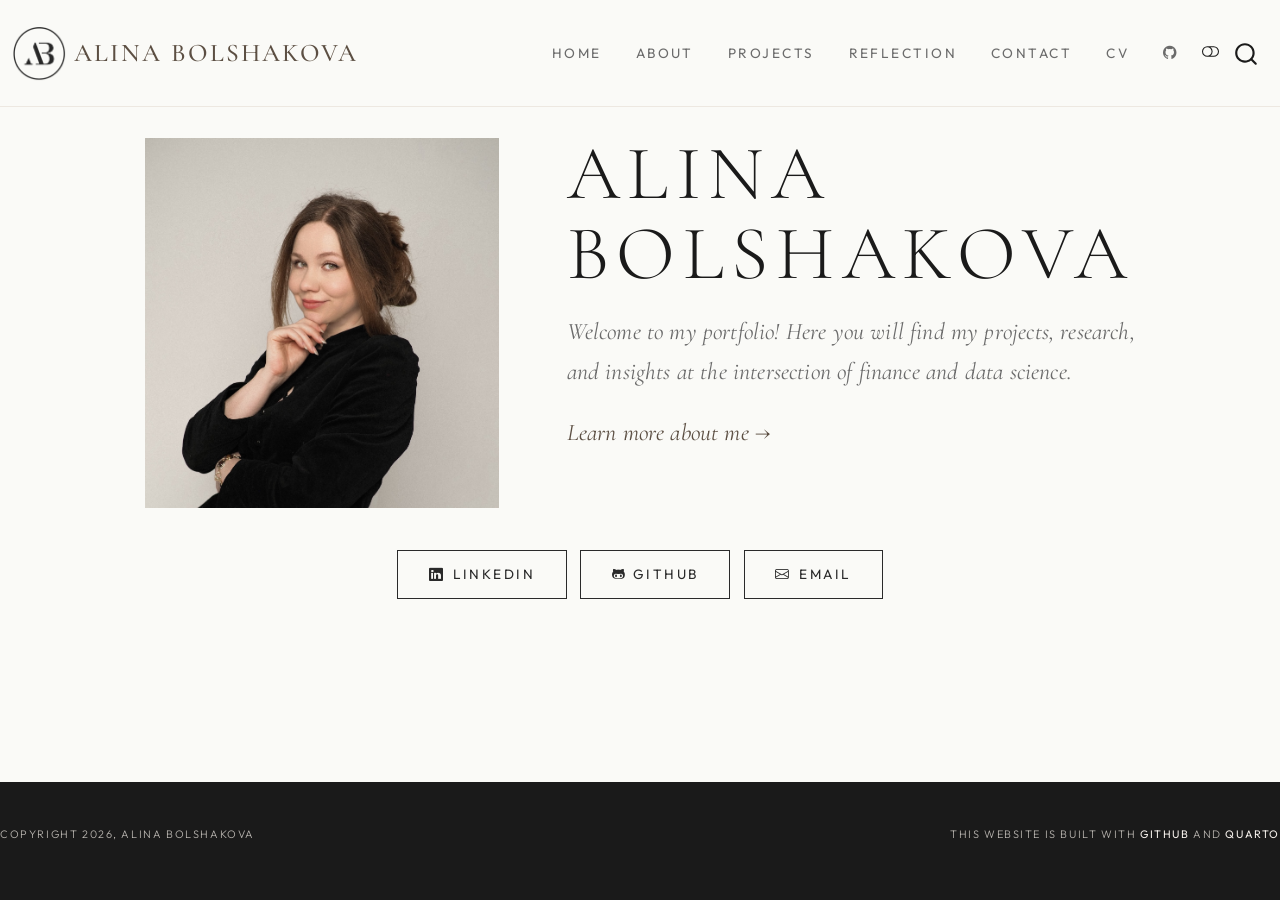
==== docs/index.html @ 744ffa89 "Initial clean commit" ====
<!DOCTYPE html>
<html xmlns="http://www.w3.org/1999/xhtml" lang="en" xml:lang="en"><head>

<meta charset="utf-8">
<meta name="generator" content="quarto-1.9.36">

<meta name="viewport" content="width=device-width, initial-scale=1.0, user-scalable=yes">


<title>Alina Bolshakova</title>
<style>
/* Default styles provided by pandoc.
** See https://pandoc.org/MANUAL.html#variables-for-html for config info.
*/
code{white-space: pre-wrap;}
span.smallcaps{font-variant: small-caps;}
div.columns{display: flex; gap: min(4vw, 1.5em);}
div.column{flex: auto; overflow-x: auto;}
div.hanging-indent{margin-left: 1.5em; text-indent: -1.5em;}
ul.task-list{list-style: none;}
ul.task-list li input[type="checkbox"] {
  width: 0.8em;
  margin: 0 0.8em 0.2em -1em; /* quarto-specific, see https://github.com/quarto-dev/quarto-cli/issues/4556 */ 
  vertical-align: middle;
}
</style>


<script src="site_libs/quarto-nav/quarto-nav.js"></script>
<script src="site_libs/quarto-nav/headroom.min.js"></script>
<script src="site_libs/clipboard/clipboard.min.js"></script>
<script src="site_libs/quarto-search/autocomplete.umd.js"></script>
<script src="site_libs/quarto-search/fuse.min.js"></script>
<script src="site_libs/quarto-search/quarto-search.js"></script>
<meta name="quarto:offset" content="./">
<link href="./images/favicon-32x32.png" rel="icon" type="image/png">
<script src="site_libs/quarto-html/quarto.js" type="module"></script>
<script src="site_libs/quarto-html/tabsets/tabsets.js" type="module"></script>
<script src="site_libs/quarto-html/popper.min.js"></script>
<script src="site_libs/quarto-html/tippy.umd.min.js"></script>
<link href="site_libs/quarto-html/tippy.css" rel="stylesheet">
<link href="site_libs/quarto-html/quarto-syntax-highlighting-845c23b38eaddc0f92fda52bfe77a8c8.css" rel="stylesheet" class="quarto-color-scheme" id="quarto-text-highlighting-styles">
<link href="site_libs/quarto-html/quarto-syntax-highlighting-dark-f418161beb48e0141c760e455f12af2c.css" rel="stylesheet" class="quarto-color-scheme quarto-color-alternate" id="quarto-text-highlighting-styles">
<link href="site_libs/quarto-html/quarto-syntax-highlighting-845c23b38eaddc0f92fda52bfe77a8c8.css" rel="stylesheet" class="quarto-color-scheme-extra" id="quarto-text-highlighting-styles">
<script src="site_libs/bootstrap/bootstrap.min.js"></script>
<link href="site_libs/bootstrap/bootstrap-icons.css" rel="stylesheet">
<link href="site_libs/bootstrap/bootstrap-d1ce25f449a19ee208ab276cc6caeae2.min.css" rel="stylesheet" append-hash="true" class="quarto-color-scheme" id="quarto-bootstrap" data-mode="light">
<link href="site_libs/bootstrap/bootstrap-dark-666e0439b130087d76f5d3e50e39966d.min.css" rel="stylesheet" append-hash="true" class="quarto-color-scheme quarto-color-alternate" id="quarto-bootstrap" data-mode="dark">
<link href="site_libs/bootstrap/bootstrap-d1ce25f449a19ee208ab276cc6caeae2.min.css" rel="stylesheet" append-hash="true" class="quarto-color-scheme-extra" id="quarto-bootstrap" data-mode="light">
<link href="site_libs/quarto-contrib/fontawesome6-6.7.2/all.min.css" rel="stylesheet">
<link href="site_libs/quarto-contrib/fontawesome6-6.7.2/latex-fontsize.css" rel="stylesheet">
<script id="quarto-search-options" type="application/json">{
  "location": "navbar",
  "copy-button": false,
  "collapse-after": 3,
  "panel-placement": "end",
  "type": "overlay",
  "limit": 50,
  "keyboard-shortcut": [
    "f",
    "/",
    "s"
  ],
  "show-item-context": false,
  "language": {
    "search-no-results-text": "No results",
    "search-matching-documents-text": "matching documents",
    "search-copy-link-title": "Copy link to search",
    "search-hide-matches-text": "Hide additional matches",
    "search-more-match-text": "more match in this document",
    "search-more-matches-text": "more matches in this document",
    "search-clear-button-title": "Clear",
    "search-text-placeholder": "",
    "search-detached-cancel-button-title": "Cancel",
    "search-submit-button-title": "Submit",
    "search-label": "Search"
  }
}</script>


</head>

<body class="nav-fixed fullcontent quarto-light"><script id="quarto-html-before-body" type="application/javascript">
    const toggleBodyColorMode = (bsSheetEl) => {
      const mode = bsSheetEl.getAttribute("data-mode");
      const bodyEl = window.document.querySelector("body");
      if (mode === "dark") {
        bodyEl.classList.add("quarto-dark");
        bodyEl.classList.remove("quarto-light");
      } else {
        bodyEl.classList.add("quarto-light");
        bodyEl.classList.remove("quarto-dark");
      }
    }
    const toggleBodyColorPrimary = () => {
      const bsSheetEl = window.document.querySelector("link#quarto-bootstrap:not([rel=disabled-stylesheet])");
      if (bsSheetEl) {
        toggleBodyColorMode(bsSheetEl);
      }
    }
    const setColorSchemeToggle = (alternate) => {
      const toggles = window.document.querySelectorAll('.quarto-color-scheme-toggle');
      for (let i=0; i < toggles.length; i++) {
        const toggle = toggles[i];
        if (toggle) {
          if (alternate) {
            toggle.classList.add("alternate");
          } else {
            toggle.classList.remove("alternate");
          }
        }
      }
    };
    const toggleColorMode = (alternate) => {
      // Switch the stylesheets
      const primaryStylesheets = window.document.querySelectorAll('link.quarto-color-scheme:not(.quarto-color-alternate)');
      const alternateStylesheets = window.document.querySelectorAll('link.quarto-color-scheme.quarto-color-alternate');
      manageTransitions('#quarto-margin-sidebar .nav-link', false);
      if (alternate) {
        // note: dark is layered on light, we don't disable primary!
        enableStylesheet(alternateStylesheets);
        for (const sheetNode of alternateStylesheets) {
          if (sheetNode.id === "quarto-bootstrap") {
            toggleBodyColorMode(sheetNode);
          }
        }
      } else {
        disableStylesheet(alternateStylesheets);
        enableStylesheet(primaryStylesheets)
        toggleBodyColorPrimary();
      }
      manageTransitions('#quarto-margin-sidebar .nav-link', true);
      // Switch the toggles
      setColorSchemeToggle(alternate)
      // Hack to workaround the fact that safari doesn't
      // properly recolor the scrollbar when toggling (#1455)
      if (navigator.userAgent.indexOf('Safari') > 0 && navigator.userAgent.indexOf('Chrome') == -1) {
        manageTransitions("body", false);
        window.scrollTo(0, 1);
        setTimeout(() => {
          window.scrollTo(0, 0);
          manageTransitions("body", true);
        }, 40);
      }
    }
    const disableStylesheet = (stylesheets) => {
      for (let i=0; i < stylesheets.length; i++) {
        const stylesheet = stylesheets[i];
        stylesheet.rel = 'disabled-stylesheet';
      }
    }
    const enableStylesheet = (stylesheets) => {
      for (let i=0; i < stylesheets.length; i++) {
        const stylesheet = stylesheets[i];
        if(stylesheet.rel !== 'stylesheet') { // for Chrome, which will still FOUC without this check
          stylesheet.rel = 'stylesheet';
        }
      }
    }
    const manageTransitions = (selector, allowTransitions) => {
      const els = window.document.querySelectorAll(selector);
      for (let i=0; i < els.length; i++) {
        const el = els[i];
        if (allowTransitions) {
          el.classList.remove('notransition');
        } else {
          el.classList.add('notransition');
        }
      }
    }
    const isFileUrl = () => {
      return window.location.protocol === 'file:';
    }
    const hasAlternateSentinel = () => {
      let styleSentinel = getColorSchemeSentinel();
      if (styleSentinel !== null) {
        return styleSentinel === "alternate";
      } else {
        return false;
      }
    }
    const setStyleSentinel = (alternate) => {
      const value = alternate ? "alternate" : "default";
      if (!isFileUrl()) {
        window.localStorage.setItem("quarto-color-scheme", value);
      } else {
        localAlternateSentinel = value;
      }
    }
    const getColorSchemeSentinel = () => {
      if (!isFileUrl()) {
        const storageValue = window.localStorage.getItem("quarto-color-scheme");
        return storageValue != null ? storageValue : localAlternateSentinel;
      } else {
        return localAlternateSentinel;
      }
    }
    const toggleGiscusIfUsed = (isAlternate, darkModeDefault) => {
      const baseTheme = document.querySelector('#giscus-base-theme')?.value ?? 'light';
      const alternateTheme = document.querySelector('#giscus-alt-theme')?.value ?? 'dark';
      let newTheme = '';
      if(authorPrefersDark) {
        newTheme = isAlternate ? baseTheme : alternateTheme;
      } else {
        newTheme = isAlternate ? alternateTheme : baseTheme;
      }
      const changeGiscusTheme = () => {
        // From: https://github.com/giscus/giscus/issues/336
        const sendMessage = (message) => {
          const iframe = document.querySelector('iframe.giscus-frame');
          if (!iframe) return;
          iframe.contentWindow.postMessage({ giscus: message }, 'https://giscus.app');
        }
        sendMessage({
          setConfig: {
            theme: newTheme
          }
        });
      }
      const isGiscussLoaded = window.document.querySelector('iframe.giscus-frame') !== null;
      if (isGiscussLoaded) {
        changeGiscusTheme();
      }
    };
    const authorPrefersDark = false;
    const darkModeDefault = authorPrefersDark;
      document.querySelector('link#quarto-text-highlighting-styles.quarto-color-scheme-extra').rel = 'disabled-stylesheet';
      document.querySelector('link#quarto-bootstrap.quarto-color-scheme-extra').rel = 'disabled-stylesheet';
    let localAlternateSentinel = darkModeDefault ? 'alternate' : 'default';
    // Dark / light mode switch
    window.quartoToggleColorScheme = () => {
      // Read the current dark / light value
      let toAlternate = !hasAlternateSentinel();
      toggleColorMode(toAlternate);
      setStyleSentinel(toAlternate);
      toggleGiscusIfUsed(toAlternate, darkModeDefault);
      window.dispatchEvent(new Event('resize'));
    };
    // Switch to dark mode if need be
    if (hasAlternateSentinel()) {
      toggleColorMode(true);
    } else {
      toggleColorMode(false);
    }
  </script>

<div id="quarto-search-results"></div>
  <header id="quarto-header" class="headroom fixed-top">
    <nav class="navbar navbar-expand-lg " data-bs-theme="dark">
      <div class="navbar-container container-fluid">
      <div class="navbar-brand-container mx-auto">
    <a href="./index.html" class="navbar-brand navbar-brand-logo">
    <img src="./images/logo.png" alt="" class="navbar-logo light-content">
    <img src="./images/logo.png" alt="" class="navbar-logo dark-content">
    </a>
    <a class="navbar-brand" href="./index.html">
    <span class="navbar-title">Alina Bolshakova</span>
    </a>
  </div>
            <div id="quarto-search" class="" title="Search"></div>
          <button class="navbar-toggler" type="button" data-bs-toggle="collapse" data-bs-target="#navbarCollapse" aria-controls="navbarCollapse" role="menu" aria-expanded="false" aria-label="Toggle navigation" onclick="if (window.quartoToggleHeadroom) { window.quartoToggleHeadroom(); }">
  <span class="navbar-toggler-icon"></span>
</button>
          <div class="collapse navbar-collapse" id="navbarCollapse">
            <ul class="navbar-nav navbar-nav-scroll ms-auto">
  <li class="nav-item">
    <a class="nav-link active" href="./index.html" aria-current="page"> 
<span class="menu-text">Home</span></a>
  </li>  
  <li class="nav-item">
    <a class="nav-link" href="./about.html"> 
<span class="menu-text">About</span></a>
  </li>  
  <li class="nav-item">
    <a class="nav-link" href="./projects/index.html"> 
<span class="menu-text">Projects</span></a>
  </li>  
  <li class="nav-item">
    <a class="nav-link" href="./reflection.html"> 
<span class="menu-text">Reflection</span></a>
  </li>  
  <li class="nav-item">
    <a class="nav-link" href="./contact.html"> 
<span class="menu-text">Contact</span></a>
  </li>  
  <li class="nav-item">
    <a class="nav-link" href="./cv/myCV.pdf" target="_blank"> 
<span class="menu-text">CV</span></a>
  </li>  
  <li class="nav-item compact">
    <a class="nav-link" href="https://github.com/AyaBlck" target="_blank"> <i class="bi bi-github" role="img">
</i> 
<span class="menu-text"></span></a>
  </li>  
</ul>
          </div> <!-- /navcollapse -->
            <div class="quarto-navbar-tools">
  <a href="" class="quarto-color-scheme-toggle quarto-navigation-tool  px-1" onclick="window.quartoToggleColorScheme(); return false;" title="Toggle dark mode"><i class="bi"></i></a>
</div>
      </div> <!-- /container-fluid -->
    </nav>
</header>
<!-- content -->
<div id="quarto-content" class="quarto-container page-columns page-rows-contents page-layout-article page-navbar">
<!-- sidebar -->
<!-- margin-sidebar -->
    
<!-- main -->
<div class="quarto-about-broadside column-page">
  <div class="about-main">
    <div class="about-entity" style="background-image: url('images/profile1.jpg')"></div>
    <div class="about-contents"><header id="title-block-header" class="quarto-title-block default">
<div class="quarto-title">
<h1 class="title">Alina Bolshakova</h1>
</div>
<div class="quarto-title-meta">
  </div>
</header><main class="content" id="quarto-document-content">

<p>Welcome to my portfolio! Here you will find my projects, research, and insights at the intersection of finance and data science.</p>
<p><a href="./about.html">Learn more about me →</a></p>


</main></div>
  </div>
  <div class="about-links">
  <a href="https://www.linkedin.com/in/alina-bolshakova/" class="about-link" rel="" target="_blank">
    <i class="bi bi-linkedin"></i>
     <span class="about-link-text">LinkedIn</span>
  </a>
  <a href="https://github.com/AyaBlck" class="about-link" rel="" target="_blank">
     <span class="about-link-text"><i class="fa-brands fa-github-alt" aria-label="github-alt"></i> GitHub</span>
  </a>
  <a href="mailto:alinabolshakovaa@gmail.com" class="about-link" rel="" target="">
    <i class="bi bi-envelope"></i>
     <span class="about-link-text">Email</span>
  </a>
</div>
</div>
 <!-- /main -->
<script id="quarto-html-after-body" type="application/javascript">
  window.document.addEventListener("DOMContentLoaded", function (event) {
    // Ensure there is a toggle, if there isn't float one in the top right
    if (window.document.querySelector('.quarto-color-scheme-toggle') === null) {
      const a = window.document.createElement('a');
      a.classList.add('top-right');
      a.classList.add('quarto-color-scheme-toggle');
      a.href = "";
      a.onclick = function() { try { window.quartoToggleColorScheme(); } catch {} return false; };
      const i = window.document.createElement("i");
      i.classList.add('bi');
      a.appendChild(i);
      window.document.body.appendChild(a);
    }
    setColorSchemeToggle(hasAlternateSentinel())
    const isCodeAnnotation = (el) => {
      for (const clz of el.classList) {
        if (clz.startsWith('code-annotation-')) {                     
          return true;
        }
      }
      return false;
    }
    const onCopySuccess = function(e) {
      // button target
      const button = e.trigger;
      // don't keep focus
      button.blur();
      // flash "checked"
      button.classList.add('code-copy-button-checked');
      var currentTitle = button.getAttribute("title");
      button.setAttribute("title", "Copied!");
      let tooltip;
      if (window.bootstrap) {
        button.setAttribute("data-bs-toggle", "tooltip");
        button.setAttribute("data-bs-placement", "left");
        button.setAttribute("data-bs-title", "Copied!");
        tooltip = new bootstrap.Tooltip(button, 
          { trigger: "manual", 
            customClass: "code-copy-button-tooltip",
            offset: [0, -8]});
        tooltip.show();    
      }
      setTimeout(function() {
        if (tooltip) {
          tooltip.hide();
          button.removeAttribute("data-bs-title");
          button.removeAttribute("data-bs-toggle");
          button.removeAttribute("data-bs-placement");
        }
        button.setAttribute("title", currentTitle);
        button.classList.remove('code-copy-button-checked');
      }, 1000);
      // clear code selection
      e.clearSelection();
    }
    const getTextToCopy = function(trigger) {
      const outerScaffold = trigger.parentElement.cloneNode(true);
      const codeEl = outerScaffold.querySelector('code');
      for (const childEl of codeEl.children) {
        if (isCodeAnnotation(childEl)) {
          childEl.remove();
        }
      }
      return codeEl.innerText;
    }
    const clipboard = new window.ClipboardJS('.code-copy-button:not([data-in-quarto-modal])', {
      text: getTextToCopy
    });
    clipboard.on('success', onCopySuccess);
    if (window.document.getElementById('quarto-embedded-source-code-modal')) {
      const clipboardModal = new window.ClipboardJS('.code-copy-button[data-in-quarto-modal]', {
        text: getTextToCopy,
        container: window.document.getElementById('quarto-embedded-source-code-modal')
      });
      clipboardModal.on('success', onCopySuccess);
    }
      var localhostRegex = new RegExp(/^(?:http|https):\/\/localhost\:?[0-9]*\//);
      var mailtoRegex = new RegExp(/^mailto:/);
        var filterRegex = new RegExp('/' + window.location.host + '/');
      var isInternal = (href) => {
          return filterRegex.test(href) || localhostRegex.test(href) || mailtoRegex.test(href);
      }
      // Inspect non-navigation links and adorn them if external
     var links = window.document.querySelectorAll('a[href]:not(.nav-link):not(.navbar-brand):not(.toc-action):not(.sidebar-link):not(.sidebar-item-toggle):not(.pagination-link):not(.no-external):not([aria-hidden]):not(.dropdown-item):not(.quarto-navigation-tool):not(.about-link)');
      for (var i=0; i<links.length; i++) {
        const link = links[i];
        if (!isInternal(link.href)) {
          // undo the damage that might have been done by quarto-nav.js in the case of
          // links that we want to consider external
          if (link.dataset.originalHref !== undefined) {
            link.href = link.dataset.originalHref;
          }
        }
      }
    function tippyHover(el, contentFn, onTriggerFn, onUntriggerFn) {
      const config = {
        allowHTML: true,
        maxWidth: 500,
        delay: 100,
        arrow: false,
        appendTo: function(el) {
            return el.parentElement;
        },
        interactive: true,
        interactiveBorder: 10,
        theme: 'quarto',
        placement: 'bottom-start',
      };
      if (contentFn) {
        config.content = contentFn;
      }
      if (onTriggerFn) {
        config.onTrigger = onTriggerFn;
      }
      if (onUntriggerFn) {
        config.onUntrigger = onUntriggerFn;
      }
      window.tippy(el, config); 
    }
    const noterefs = window.document.querySelectorAll('a[role="doc-noteref"]');
    for (var i=0; i<noterefs.length; i++) {
      const ref = noterefs[i];
      tippyHover(ref, function() {
        // use id or data attribute instead here
        let href = ref.getAttribute('data-footnote-href') || ref.getAttribute('href');
        try { href = new URL(href).hash; } catch {}
        const id = href.replace(/^#\/?/, "");
        const note = window.document.getElementById(id);
        if (note) {
          return note.innerHTML;
        } else {
          return "";
        }
      });
    }
    const xrefs = window.document.querySelectorAll('a.quarto-xref');
    const processXRef = (id, note) => {
      // Strip column container classes
      const stripColumnClz = (el) => {
        el.classList.remove("page-full", "page-columns");
        if (el.children) {
          for (const child of el.children) {
            stripColumnClz(child);
          }
        }
      }
      stripColumnClz(note)
      if (id === null || id.startsWith('sec-')) {
        // Special case sections, only their first couple elements
        const container = document.createElement("div");
        if (note.children && note.children.length > 2) {
          container.appendChild(note.children[0].cloneNode(true));
          for (let i = 1; i < note.children.length; i++) {
            const child = note.children[i];
            if (child.tagName === "P" && child.innerText === "") {
              continue;
            } else {
              container.appendChild(child.cloneNode(true));
              break;
            }
          }
          if (window.Quarto?.typesetMath) {
            window.Quarto.typesetMath(container);
          }
          return container.innerHTML
        } else {
          if (window.Quarto?.typesetMath) {
            window.Quarto.typesetMath(note);
          }
          return note.innerHTML;
        }
      } else {
        // Remove any anchor links if they are present
        const anchorLink = note.querySelector('a.anchorjs-link');
        if (anchorLink) {
          anchorLink.remove();
        }
        if (window.Quarto?.typesetMath) {
          window.Quarto.typesetMath(note);
        }
        if (note.classList.contains("callout")) {
          return note.outerHTML;
        } else {
          return note.innerHTML;
        }
      }
    }
    for (var i=0; i<xrefs.length; i++) {
      const xref = xrefs[i];
      tippyHover(xref, undefined, function(instance) {
        instance.disable();
        let url = xref.getAttribute('href');
        let hash = undefined; 
        if (url.startsWith('#')) {
          hash = url;
        } else {
          try { hash = new URL(url).hash; } catch {}
        }
        if (hash) {
          const id = hash.replace(/^#\/?/, "");
          const note = window.document.getElementById(id);
          if (note !== null) {
            try {
              const html = processXRef(id, note.cloneNode(true));
              instance.setContent(html);
            } finally {
              instance.enable();
              instance.show();
            }
          } else {
            // See if we can fetch this
            fetch(url.split('#')[0])
            .then(res => res.text())
            .then(html => {
              const parser = new DOMParser();
              const htmlDoc = parser.parseFromString(html, "text/html");
              const note = htmlDoc.getElementById(id);
              if (note !== null) {
                const html = processXRef(id, note);
                instance.setContent(html);
              } 
            }).finally(() => {
              instance.enable();
              instance.show();
            });
          }
        } else {
          // See if we can fetch a full url (with no hash to target)
          // This is a special case and we should probably do some content thinning / targeting
          fetch(url)
          .then(res => res.text())
          .then(html => {
            const parser = new DOMParser();
            const htmlDoc = parser.parseFromString(html, "text/html");
            const note = htmlDoc.querySelector('main.content');
            if (note !== null) {
              // This should only happen for chapter cross references
              // (since there is no id in the URL)
              // remove the first header
              if (note.children.length > 0 && note.children[0].tagName === "HEADER") {
                note.children[0].remove();
              }
              const html = processXRef(null, note);
              instance.setContent(html);
            } 
          }).finally(() => {
            instance.enable();
            instance.show();
          });
        }
      }, function(instance) {
      });
    }
        let selectedAnnoteEl;
        const selectorForAnnotation = ( cell, annotation) => {
          let cellAttr = 'data-code-cell="' + cell + '"';
          let lineAttr = 'data-code-annotation="' +  annotation + '"';
          const selector = 'span[' + cellAttr + '][' + lineAttr + ']';
          return selector;
        }
        const selectCodeLines = (annoteEl) => {
          const doc = window.document;
          const targetCell = annoteEl.getAttribute("data-target-cell");
          const targetAnnotation = annoteEl.getAttribute("data-target-annotation");
          const annoteSpan = window.document.querySelector(selectorForAnnotation(targetCell, targetAnnotation));
          const lines = annoteSpan.getAttribute("data-code-lines").split(",");
          const lineIds = lines.map((line) => {
            return targetCell + "-" + line;
          })
          let top = null;
          let height = null;
          let parent = null;
          if (lineIds.length > 0) {
              //compute the position of the single el (top and bottom and make a div)
              const el = window.document.getElementById(lineIds[0]);
              top = el.offsetTop;
              height = el.offsetHeight;
              parent = el.parentElement.parentElement;
            if (lineIds.length > 1) {
              const lastEl = window.document.getElementById(lineIds[lineIds.length - 1]);
              const bottom = lastEl.offsetTop + lastEl.offsetHeight;
              height = bottom - top;
            }
            if (top !== null && height !== null && parent !== null) {
              // cook up a div (if necessary) and position it 
              let div = window.document.getElementById("code-annotation-line-highlight");
              if (div === null) {
                div = window.document.createElement("div");
                div.setAttribute("id", "code-annotation-line-highlight");
                div.style.position = 'absolute';
                parent.appendChild(div);
              }
              div.style.top = top - 2 + "px";
              div.style.height = height + 4 + "px";
              div.style.left = 0;
              let gutterDiv = window.document.getElementById("code-annotation-line-highlight-gutter");
              if (gutterDiv === null) {
                gutterDiv = window.document.createElement("div");
                gutterDiv.setAttribute("id", "code-annotation-line-highlight-gutter");
                gutterDiv.style.position = 'absolute';
                const codeCell = window.document.getElementById(targetCell);
                const gutter = codeCell.querySelector('.code-annotation-gutter');
                gutter.appendChild(gutterDiv);
              }
              gutterDiv.style.top = top - 2 + "px";
              gutterDiv.style.height = height + 4 + "px";
            }
            selectedAnnoteEl = annoteEl;
          }
        };
        const unselectCodeLines = () => {
          const elementsIds = ["code-annotation-line-highlight", "code-annotation-line-highlight-gutter"];
          elementsIds.forEach((elId) => {
            const div = window.document.getElementById(elId);
            if (div) {
              div.remove();
            }
          });
          selectedAnnoteEl = undefined;
        };
          // Handle positioning of the toggle
      window.addEventListener(
        "resize",
        throttle(() => {
          elRect = undefined;
          if (selectedAnnoteEl) {
            selectCodeLines(selectedAnnoteEl);
          }
        }, 10)
      );
      function throttle(fn, ms) {
      let throttle = false;
      let timer;
        return (...args) => {
          if(!throttle) { // first call gets through
              fn.apply(this, args);
              throttle = true;
          } else { // all the others get throttled
              if(timer) clearTimeout(timer); // cancel #2
              timer = setTimeout(() => {
                fn.apply(this, args);
                timer = throttle = false;
              }, ms);
          }
        };
      }
        // Attach click handler to the DT
        const annoteDls = window.document.querySelectorAll('dt[data-target-cell]');
        for (const annoteDlNode of annoteDls) {
          annoteDlNode.addEventListener('click', (event) => {
            const clickedEl = event.target;
            if (clickedEl !== selectedAnnoteEl) {
              unselectCodeLines();
              const activeEl = window.document.querySelector('dt[data-target-cell].code-annotation-active');
              if (activeEl) {
                activeEl.classList.remove('code-annotation-active');
              }
              selectCodeLines(clickedEl);
              clickedEl.classList.add('code-annotation-active');
            } else {
              // Unselect the line
              unselectCodeLines();
              clickedEl.classList.remove('code-annotation-active');
            }
          });
        }
    const findCites = (el) => {
      const parentEl = el.parentElement;
      if (parentEl) {
        const cites = parentEl.dataset.cites;
        if (cites) {
          return {
            el,
            cites: cites.split(' ')
          };
        } else {
          return findCites(el.parentElement)
        }
      } else {
        return undefined;
      }
    };
    var bibliorefs = window.document.querySelectorAll('a[role="doc-biblioref"]');
    for (var i=0; i<bibliorefs.length; i++) {
      const ref = bibliorefs[i];
      const citeInfo = findCites(ref);
      if (citeInfo) {
        tippyHover(citeInfo.el, function() {
          var popup = window.document.createElement('div');
          citeInfo.cites.forEach(function(cite) {
            var citeDiv = window.document.createElement('div');
            citeDiv.classList.add('hanging-indent');
            citeDiv.classList.add('csl-entry');
            var biblioDiv = window.document.getElementById('ref-' + cite);
            if (biblioDiv) {
              citeDiv.innerHTML = biblioDiv.innerHTML;
            }
            popup.appendChild(citeDiv);
          });
          return popup.innerHTML;
        });
      }
    }
  });
  </script>
</div> <!-- /content -->
<footer class="footer">
  <div class="nav-footer">
    <div class="nav-footer-left">
<p>Copyright 2026, Alina Bolshakova</p>
</div>   
    <div class="nav-footer-center">
      &nbsp;
    </div>
    <div class="nav-footer-right">
<p>This website is built with <a href="https://github.com/AyaBlck/AyaBlck.github.io" target="_blank">GitHub</a> and <a href="https://quarto.org/" target="_blank">Quarto</a></p>
</div>
  </div>
</footer>




</body></html>
---- docs/site_libs/quarto-html/tippy.css ----
.tippy-box[data-animation=fade][data-state=hidden]{opacity:0}[data-tippy-root]{max-width:calc(100vw - 10px)}.tippy-box{position:relative;background-color:#333;color:#fff;border-radius:4px;font-size:14px;line-height:1.4;white-space:normal;outline:0;transition-property:transform,visibility,opacity}.tippy-box[data-placement^=top]>.tippy-arrow{bottom:0}.tippy-box[data-placement^=top]>.tippy-arrow:before{bottom:-7px;left:0;border-width:8px 8px 0;border-top-color:initial;transform-origin:center top}.tippy-box[data-placement^=bottom]>.tippy-arrow{top:0}.tippy-box[data-placement^=bottom]>.tippy-arrow:before{top:-7px;left:0;border-width:0 8px 8px;border-bottom-color:initial;transform-origin:center bottom}.tippy-box[data-placement^=left]>.tippy-arrow{right:0}.tippy-box[data-placement^=left]>.tippy-arrow:before{border-width:8px 0 8px 8px;border-left-color:initial;right:-7px;transform-origin:center left}.tippy-box[data-placement^=right]>.tippy-arrow{left:0}.tippy-box[data-placement^=right]>.tippy-arrow:before{left:-7px;border-width:8px 8px 8px 0;border-right-color:initial;transform-origin:center right}.tippy-box[data-inertia][data-state=visible]{transition-timing-function:cubic-bezier(.54,1.5,.38,1.11)}.tippy-arrow{width:16px;height:16px;color:#333}.tippy-arrow:before{content:"";position:absolute;border-color:transparent;border-style:solid}.tippy-content{position:relative;padding:5px 9px;z-index:1}
---- docs/site_libs/quarto-html/quarto-syntax-highlighting-845c23b38eaddc0f92fda52bfe77a8c8.css ----
/* quarto syntax highlight colors */
:root {
  --quarto-hl-ot-color: #003B4F;
  --quarto-hl-at-color: #657422;
  --quarto-hl-ss-color: #20794D;
  --quarto-hl-an-color: #5E5E5E;
  --quarto-hl-fu-color: #4758AB;
  --quarto-hl-st-color: #20794D;
  --quarto-hl-cf-color: #003B4F;
  --quarto-hl-op-color: #5E5E5E;
  --quarto-hl-er-color: #AD0000;
  --quarto-hl-bn-color: #AD0000;
  --quarto-hl-al-color: #AD0000;
  --quarto-hl-va-color: #111111;
  --quarto-hl-bu-color: inherit;
  --quarto-hl-ex-color: inherit;
  --quarto-hl-pp-color: #AD0000;
  --quarto-hl-in-color: #5E5E5E;
  --quarto-hl-vs-color: #20794D;
  --quarto-hl-wa-color: #5E5E5E;
  --quarto-hl-do-color: #5E5E5E;
  --quarto-hl-im-color: #00769E;
  --quarto-hl-ch-color: #20794D;
  --quarto-hl-dt-color: #AD0000;
  --quarto-hl-fl-color: #AD0000;
  --quarto-hl-co-color: #5E5E5E;
  --quarto-hl-cv-color: #5E5E5E;
  --quarto-hl-cn-color: #8f5902;
  --quarto-hl-sc-color: #5E5E5E;
  --quarto-hl-dv-color: #AD0000;
  --quarto-hl-kw-color: #003B4F;
}

/* other quarto variables */
:root {
  --quarto-font-monospace: SFMono-Regular, Menlo, Monaco, Consolas, "Liberation Mono", "Courier New", monospace;
}

/* syntax highlight based on Pandoc's rules */
pre > code.sourceCode > span {
  color: #003B4F;
}

code.sourceCode > span {
  color: #003B4F;
}

div.sourceCode,
div.sourceCode pre.sourceCode {
  color: #003B4F;
}

/* Normal */
code span {
  color: #003B4F;
}

/* Alert */
code span.al {
  color: #AD0000;
  font-style: inherit;
}

/* Annotation */
code span.an {
  color: #5E5E5E;
  font-style: inherit;
}

/* Attribute */
code span.at {
  color: #657422;
  font-style: inherit;
}

/* BaseN */
code span.bn {
  color: #AD0000;
  font-style: inherit;
}

/* BuiltIn */
code span.bu {
  font-style: inherit;
}

/* ControlFlow */
code span.cf {
  color: #003B4F;
  font-weight: bold;
  font-style: inherit;
}

/* Char */
code span.ch {
  color: #20794D;
  font-style: inherit;
}

/* Constant */
code span.cn {
  color: #8f5902;
  font-style: inherit;
}

/* Comment */
code span.co {
  color: #5E5E5E;
  font-style: inherit;
}

/* CommentVar */
code span.cv {
  color: #5E5E5E;
  font-style: italic;
}

/* Documentation */
code span.do {
  color: #5E5E5E;
  font-style: italic;
}

/* DataType */
code span.dt {
  color: #AD0000;
  font-style: inherit;
}

/* DecVal */
code span.dv {
  color: #AD0000;
  font-style: inherit;
}

/* Error */
code span.er {
  color: #AD0000;
  font-style: inherit;
}

/* Extension */
code span.ex {
  font-style: inherit;
}

/* Float */
code span.fl {
  color: #AD0000;
  font-style: inherit;
}

/* Function */
code span.fu {
  color: #4758AB;
  font-style: inherit;
}

/* Import */
code span.im {
  color: #00769E;
  font-style: inherit;
}

/* Information */
code span.in {
  color: #5E5E5E;
  font-style: inherit;
}

/* Keyword */
code span.kw {
  color: #003B4F;
  font-weight: bold;
  font-style: inherit;
}

/* Operator */
code span.op {
  color: #5E5E5E;
  font-style: inherit;
}

/* Other */
code span.ot {
  color: #003B4F;
  font-style: inherit;
}

/* Preprocessor */
code span.pp {
  color: #AD0000;
  font-style: inherit;
}

/* SpecialChar */
code span.sc {
  color: #5E5E5E;
  font-style: inherit;
}

/* SpecialString */
code span.ss {
  color: #20794D;
  font-style: inherit;
}

/* String */
code span.st {
  color: #20794D;
  font-style: inherit;
}

/* Variable */
code span.va {
  color: #111111;
  font-style: inherit;
}

/* VerbatimString */
code span.vs {
  color: #20794D;
  font-style: inherit;
}

/* Warning */
code span.wa {
  color: #5E5E5E;
  font-style: italic;
}

.prevent-inlining {
  content: "</";
}

/*# sourceMappingURL=ac89f0bb514bba72461919f78549e31c.css.map */
---- docs/site_libs/quarto-html/quarto-syntax-highlighting-dark-f418161beb48e0141c760e455f12af2c.css ----
/* quarto syntax highlight colors */
:root {
  --quarto-hl-al-color: #f07178;
  --quarto-hl-an-color: #d4d0ab;
  --quarto-hl-at-color: #00e0e0;
  --quarto-hl-bn-color: #d4d0ab;
  --quarto-hl-bu-color: #abe338;
  --quarto-hl-ch-color: #abe338;
  --quarto-hl-co-color: #f8f8f2;
  --quarto-hl-cv-color: #ffd700;
  --quarto-hl-cn-color: #ffd700;
  --quarto-hl-cf-color: #ffa07a;
  --quarto-hl-dt-color: #ffa07a;
  --quarto-hl-dv-color: #d4d0ab;
  --quarto-hl-do-color: #f8f8f2;
  --quarto-hl-er-color: #f07178;
  --quarto-hl-ex-color: #00e0e0;
  --quarto-hl-fl-color: #d4d0ab;
  --quarto-hl-fu-color: #ffa07a;
  --quarto-hl-im-color: #abe338;
  --quarto-hl-in-color: #d4d0ab;
  --quarto-hl-kw-color: #ffa07a;
  --quarto-hl-op-color: #ffa07a;
  --quarto-hl-ot-color: #00e0e0;
  --quarto-hl-pp-color: #dcc6e0;
  --quarto-hl-re-color: #00e0e0;
  --quarto-hl-sc-color: #abe338;
  --quarto-hl-ss-color: #abe338;
  --quarto-hl-st-color: #abe338;
  --quarto-hl-va-color: #00e0e0;
  --quarto-hl-vs-color: #abe338;
  --quarto-hl-wa-color: #dcc6e0;
}

/* other quarto variables */
:root {
  --quarto-font-monospace: SFMono-Regular, Menlo, Monaco, Consolas, "Liberation Mono", "Courier New", monospace;
}

/* syntax highlight based on Pandoc's rules */
pre > code.sourceCode > span {
  color: #f8f8f2;
}

code.sourceCode > span {
  color: #f8f8f2;
}

div.sourceCode,
div.sourceCode pre.sourceCode {
  color: #f8f8f2;
}

/* Normal */
code span {
  color: #f8f8f2;
}

/* Alert */
code span.al {
  color: #f07178;
}

/* Annotation */
code span.an {
  color: #d4d0ab;
}

/* Attribute */
code span.at {
  color: #00e0e0;
}

/* BaseN */
code span.bn {
  color: #d4d0ab;
}

/* BuiltIn */
code span.bu {
  color: #abe338;
}

/* ControlFlow */
code span.cf {
  font-weight: bold;
  color: #ffa07a;
}

/* Char */
code span.ch {
  color: #abe338;
}

/* Constant */
code span.cn {
  color: #ffd700;
}

/* Comment */
code span.co {
  font-style: italic;
  color: #f8f8f2;
}

/* CommentVar */
code span.cv {
  color: #ffd700;
}

/* Documentation */
code span.do {
  color: #f8f8f2;
}

/* DataType */
code span.dt {
  color: #ffa07a;
}

/* DecVal */
code span.dv {
  color: #d4d0ab;
}

/* Error */
code span.er {
  color: #f07178;
  text-decoration: underline;
}

/* Extension */
code span.ex {
  font-weight: bold;
  color: #00e0e0;
}

/* Float */
code span.fl {
  color: #d4d0ab;
}

/* Function */
code span.fu {
  color: #ffa07a;
}

/* Import */
code span.im {
  color: #abe338;
}

/* Information */
code span.in {
  color: #d4d0ab;
}

/* Keyword */
code span.kw {
  font-weight: bold;
  color: #ffa07a;
}

/* Operator */
code span.op {
  color: #ffa07a;
}

/* Other */
code span.ot {
  color: #00e0e0;
}

/* Preprocessor */
code span.pp {
  color: #dcc6e0;
}

/* RegionMarker */
code span.re {
  background-color: #f8f8f2;
  color: #00e0e0;
}

/* SpecialChar */
code span.sc {
  color: #abe338;
}

/* SpecialString */
code span.ss {
  color: #abe338;
}

/* String */
code span.st {
  color: #abe338;
}

/* Variable */
code span.va {
  color: #00e0e0;
}

/* VerbatimString */
code span.vs {
  color: #abe338;
}

/* Warning */
code span.wa {
  color: #dcc6e0;
}

.prevent-inlining {
  content: "</";
}

/*# sourceMappingURL=378c2a0cc31455d06730fbe37c8f3789.css.map */
---- docs/site_libs/quarto-html/quarto-syntax-highlighting-845c23b38eaddc0f92fda52bfe77a8c8.css ----
/* quarto syntax highlight colors */
:root {
  --quarto-hl-ot-color: #003B4F;
  --quarto-hl-at-color: #657422;
  --quarto-hl-ss-color: #20794D;
  --quarto-hl-an-color: #5E5E5E;
  --quarto-hl-fu-color: #4758AB;
  --quarto-hl-st-color: #20794D;
  --quarto-hl-cf-color: #003B4F;
  --quarto-hl-op-color: #5E5E5E;
  --quarto-hl-er-color: #AD0000;
  --quarto-hl-bn-color: #AD0000;
  --quarto-hl-al-color: #AD0000;
  --quarto-hl-va-color: #111111;
  --quarto-hl-bu-color: inherit;
  --quarto-hl-ex-color: inherit;
  --quarto-hl-pp-color: #AD0000;
  --quarto-hl-in-color: #5E5E5E;
  --quarto-hl-vs-color: #20794D;
  --quarto-hl-wa-color: #5E5E5E;
  --quarto-hl-do-color: #5E5E5E;
  --quarto-hl-im-color: #00769E;
  --quarto-hl-ch-color: #20794D;
  --quarto-hl-dt-color: #AD0000;
  --quarto-hl-fl-color: #AD0000;
  --quarto-hl-co-color: #5E5E5E;
  --quarto-hl-cv-color: #5E5E5E;
  --quarto-hl-cn-color: #8f5902;
  --quarto-hl-sc-color: #5E5E5E;
  --quarto-hl-dv-color: #AD0000;
  --quarto-hl-kw-color: #003B4F;
}

/* other quarto variables */
:root {
  --quarto-font-monospace: SFMono-Regular, Menlo, Monaco, Consolas, "Liberation Mono", "Courier New", monospace;
}

/* syntax highlight based on Pandoc's rules */
pre > code.sourceCode > span {
  color: #003B4F;
}

code.sourceCode > span {
  color: #003B4F;
}

div.sourceCode,
div.sourceCode pre.sourceCode {
  color: #003B4F;
}

/* Normal */
code span {
  color: #003B4F;
}

/* Alert */
code span.al {
  color: #AD0000;
  font-style: inherit;
}

/* Annotation */
code span.an {
  color: #5E5E5E;
  font-style: inherit;
}

/* Attribute */
code span.at {
  color: #657422;
  font-style: inherit;
}

/* BaseN */
code span.bn {
  color: #AD0000;
  font-style: inherit;
}

/* BuiltIn */
code span.bu {
  font-style: inherit;
}

/* ControlFlow */
code span.cf {
  color: #003B4F;
  font-weight: bold;
  font-style: inherit;
}

/* Char */
code span.ch {
  color: #20794D;
  font-style: inherit;
}

/* Constant */
code span.cn {
  color: #8f5902;
  font-style: inherit;
}

/* Comment */
code span.co {
  color: #5E5E5E;
  font-style: inherit;
}

/* CommentVar */
code span.cv {
  color: #5E5E5E;
  font-style: italic;
}

/* Documentation */
code span.do {
  color: #5E5E5E;
  font-style: italic;
}

/* DataType */
code span.dt {
  color: #AD0000;
  font-style: inherit;
}

/* DecVal */
code span.dv {
  color: #AD0000;
  font-style: inherit;
}

/* Error */
code span.er {
  color: #AD0000;
  font-style: inherit;
}

/* Extension */
code span.ex {
  font-style: inherit;
}

/* Float */
code span.fl {
  color: #AD0000;
  font-style: inherit;
}

/* Function */
code span.fu {
  color: #4758AB;
  font-style: inherit;
}

/* Import */
code span.im {
  color: #00769E;
  font-style: inherit;
}

/* Information */
code span.in {
  color: #5E5E5E;
  font-style: inherit;
}

/* Keyword */
code span.kw {
  color: #003B4F;
  font-weight: bold;
  font-style: inherit;
}

/* Operator */
code span.op {
  color: #5E5E5E;
  font-style: inherit;
}

/* Other */
code span.ot {
  color: #003B4F;
  font-style: inherit;
}

/* Preprocessor */
code span.pp {
  color: #AD0000;
  font-style: inherit;
}

/* SpecialChar */
code span.sc {
  color: #5E5E5E;
  font-style: inherit;
}

/* SpecialString */
code span.ss {
  color: #20794D;
  font-style: inherit;
}

/* String */
code span.st {
  color: #20794D;
  font-style: inherit;
}

/* Variable */
code span.va {
  color: #111111;
  font-style: inherit;
}

/* VerbatimString */
code span.vs {
  color: #20794D;
  font-style: inherit;
}

/* Warning */
code span.wa {
  color: #5E5E5E;
  font-style: italic;
}

.prevent-inlining {
  content: "</";
}

/*# sourceMappingURL=ac89f0bb514bba72461919f78549e31c.css.map */
---- docs/site_libs/quarto-contrib/fontawesome6-6.7.2/latex-fontsize.css ----
.fa-tiny {
  font-size: 0.5em;
}
.fa-scriptsize {
  font-size: 0.7em;
}
.fa-footnotesize {
  font-size: 0.8em;
}
.fa-small {
  font-size: 0.9em;
}
.fa-normalsize {
  font-size: 1em;
}
.fa-large {
  font-size: 1.2em;
}
.fa-Large {
  font-size: 1.5em;
}
.fa-LARGE {
  font-size: 1.75em;
}
.fa-huge {
  font-size: 2em;
}
.fa-Huge {
  font-size: 2.5em;
}
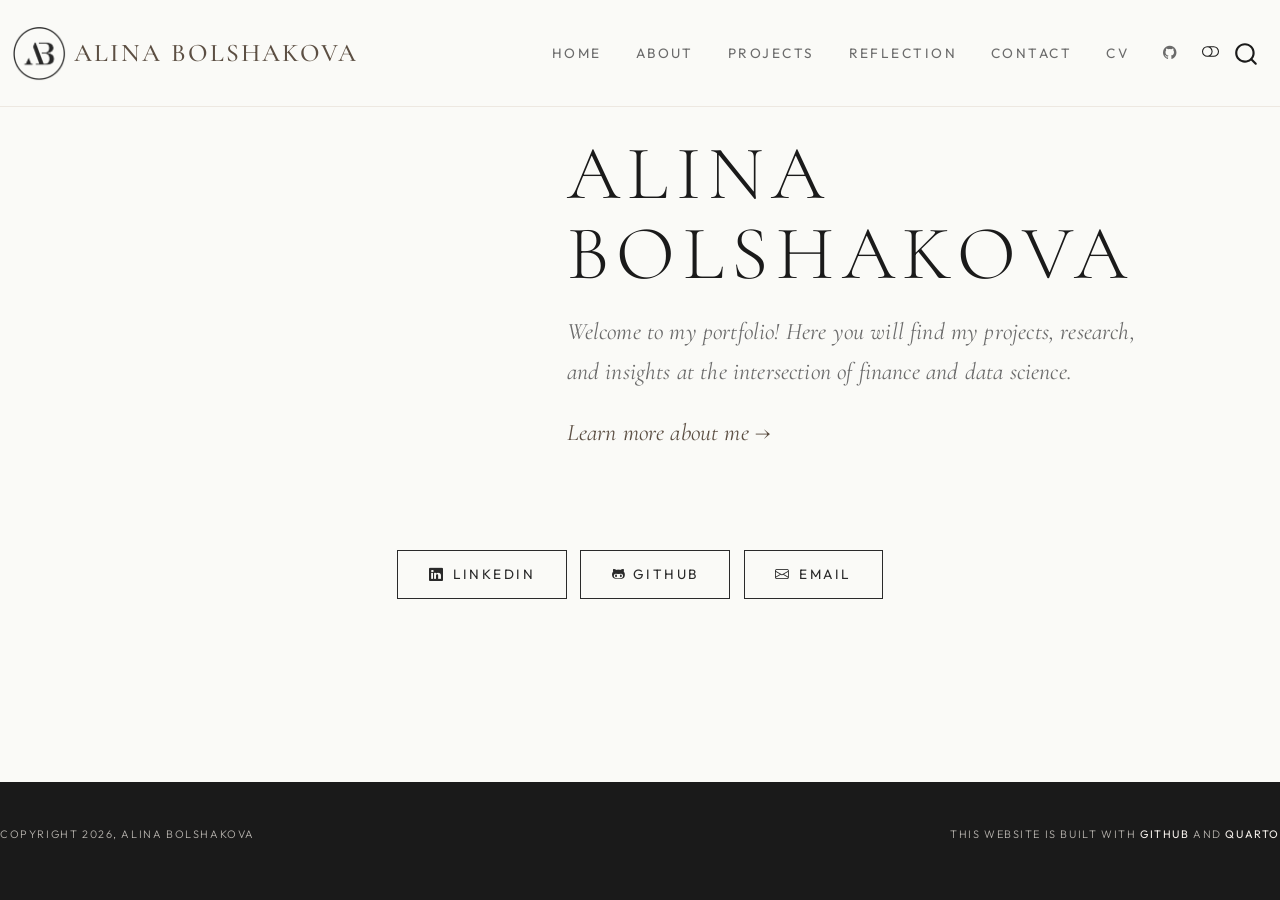
==== commit 1402e1f9: "Remove profile image from landing page" ====
--- a/docs/index.html
+++ b/docs/index.html
@@ -308,7 +308,7 @@
 <!-- main -->
 <div class="quarto-about-broadside column-page">
   <div class="about-main">
-    <div class="about-entity" style="background-image: url('images/profile1.jpg')"></div>
+    <div class="about-entity" style="background-image: url('')"></div>
     <div class="about-contents"><header id="title-block-header" class="quarto-title-block default">
 <div class="quarto-title">
 <h1 class="title">Alina Bolshakova</h1>
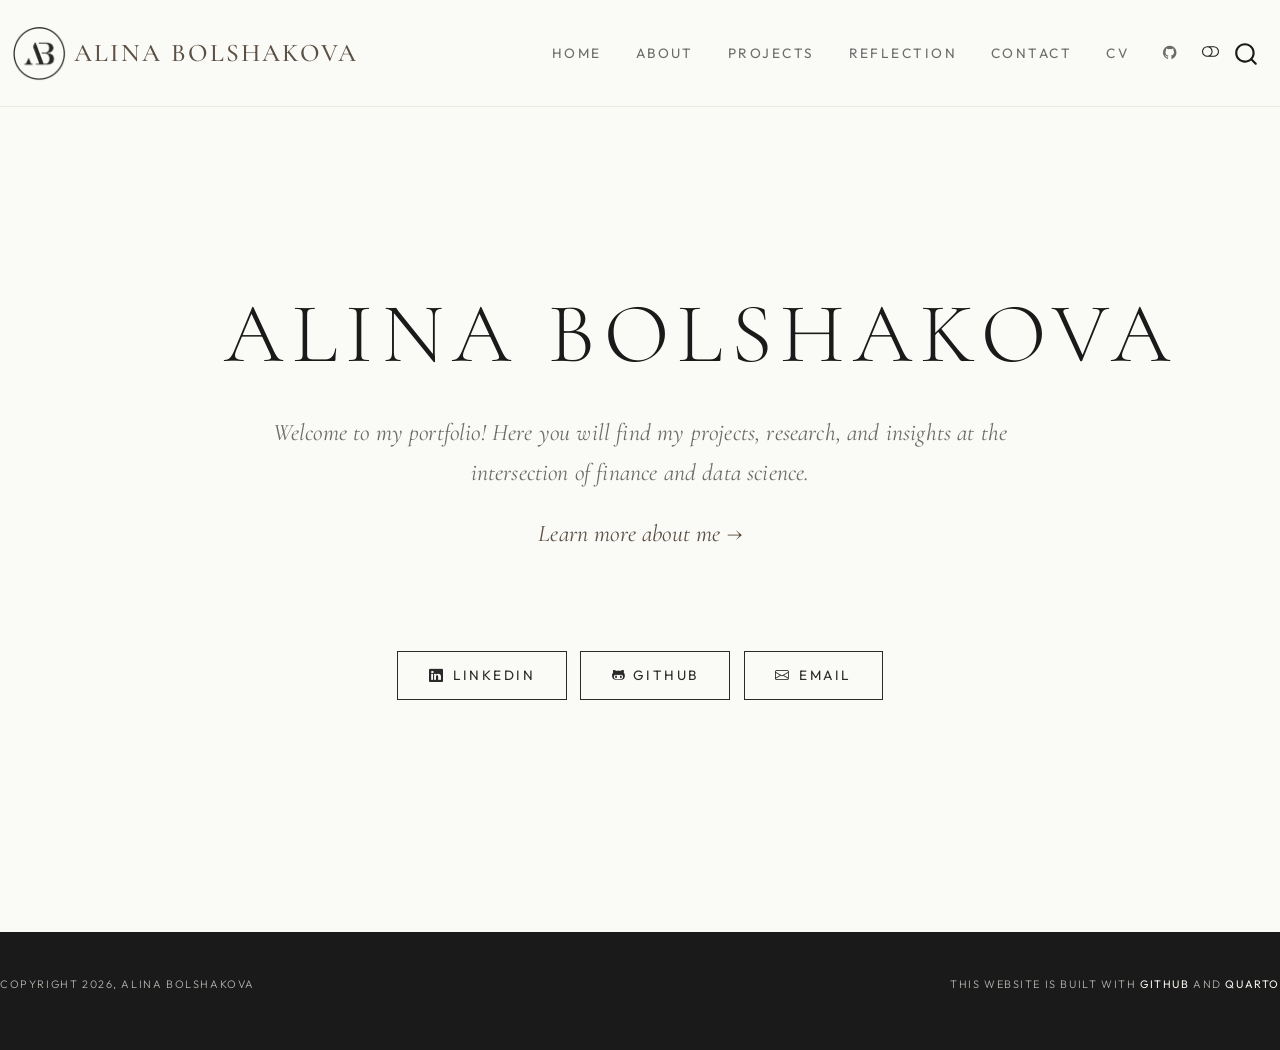
==== commit a983999e: "Alignment  fix" ====
--- a/docs/index.html
+++ b/docs/index.html
@@ -44,9 +44,9 @@
 <link href="site_libs/quarto-html/quarto-syntax-highlighting-845c23b38eaddc0f92fda52bfe77a8c8.css" rel="stylesheet" class="quarto-color-scheme-extra" id="quarto-text-highlighting-styles">
 <script src="site_libs/bootstrap/bootstrap.min.js"></script>
 <link href="site_libs/bootstrap/bootstrap-icons.css" rel="stylesheet">
-<link href="site_libs/bootstrap/bootstrap-d1ce25f449a19ee208ab276cc6caeae2.min.css" rel="stylesheet" append-hash="true" class="quarto-color-scheme" id="quarto-bootstrap" data-mode="light">
+<link href="site_libs/bootstrap/bootstrap-83a77434e199faefe5cae36e057cf923.min.css" rel="stylesheet" append-hash="true" class="quarto-color-scheme" id="quarto-bootstrap" data-mode="light">
 <link href="site_libs/bootstrap/bootstrap-dark-666e0439b130087d76f5d3e50e39966d.min.css" rel="stylesheet" append-hash="true" class="quarto-color-scheme quarto-color-alternate" id="quarto-bootstrap" data-mode="dark">
-<link href="site_libs/bootstrap/bootstrap-d1ce25f449a19ee208ab276cc6caeae2.min.css" rel="stylesheet" append-hash="true" class="quarto-color-scheme-extra" id="quarto-bootstrap" data-mode="light">
+<link href="site_libs/bootstrap/bootstrap-83a77434e199faefe5cae36e057cf923.min.css" rel="stylesheet" append-hash="true" class="quarto-color-scheme-extra" id="quarto-bootstrap" data-mode="light">
 <link href="site_libs/quarto-contrib/fontawesome6-6.7.2/all.min.css" rel="stylesheet">
 <link href="site_libs/quarto-contrib/fontawesome6-6.7.2/latex-fontsize.css" rel="stylesheet">
 <script id="quarto-search-options" type="application/json">{
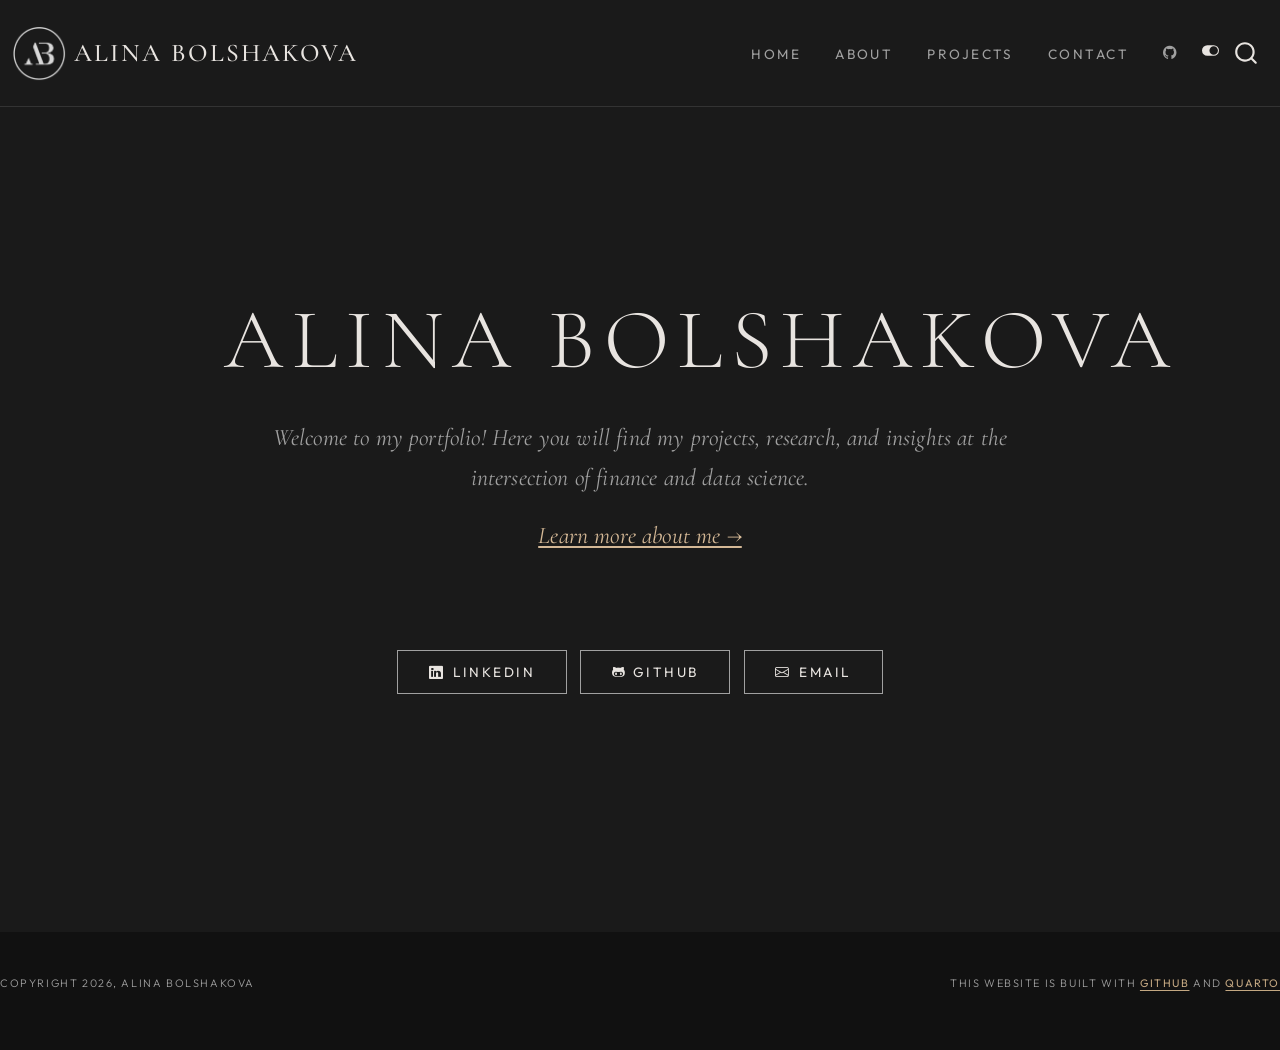
==== commit 7e5fc3a0: "Dark theme default, remove reflection page" ====
--- a/docs/index.html
+++ b/docs/index.html
@@ -41,12 +41,10 @@
 <link href="site_libs/quarto-html/tippy.css" rel="stylesheet">
 <link href="site_libs/quarto-html/quarto-syntax-highlighting-845c23b38eaddc0f92fda52bfe77a8c8.css" rel="stylesheet" class="quarto-color-scheme" id="quarto-text-highlighting-styles">
 <link href="site_libs/quarto-html/quarto-syntax-highlighting-dark-f418161beb48e0141c760e455f12af2c.css" rel="stylesheet" class="quarto-color-scheme quarto-color-alternate" id="quarto-text-highlighting-styles">
-<link href="site_libs/quarto-html/quarto-syntax-highlighting-845c23b38eaddc0f92fda52bfe77a8c8.css" rel="stylesheet" class="quarto-color-scheme-extra" id="quarto-text-highlighting-styles">
 <script src="site_libs/bootstrap/bootstrap.min.js"></script>
 <link href="site_libs/bootstrap/bootstrap-icons.css" rel="stylesheet">
 <link href="site_libs/bootstrap/bootstrap-83a77434e199faefe5cae36e057cf923.min.css" rel="stylesheet" append-hash="true" class="quarto-color-scheme" id="quarto-bootstrap" data-mode="light">
 <link href="site_libs/bootstrap/bootstrap-dark-666e0439b130087d76f5d3e50e39966d.min.css" rel="stylesheet" append-hash="true" class="quarto-color-scheme quarto-color-alternate" id="quarto-bootstrap" data-mode="dark">
-<link href="site_libs/bootstrap/bootstrap-83a77434e199faefe5cae36e057cf923.min.css" rel="stylesheet" append-hash="true" class="quarto-color-scheme-extra" id="quarto-bootstrap" data-mode="light">
 <link href="site_libs/quarto-contrib/fontawesome6-6.7.2/all.min.css" rel="stylesheet">
 <link href="site_libs/quarto-contrib/fontawesome6-6.7.2/latex-fontsize.css" rel="stylesheet">
 <script id="quarto-search-options" type="application/json">{
@@ -80,7 +78,7 @@
 
 </head>
 
-<body class="nav-fixed fullcontent quarto-light"><script id="quarto-html-before-body" type="application/javascript">
+<body class="nav-fixed fullcontent quarto-dark"><script id="quarto-html-before-body" type="application/javascript">
     const toggleBodyColorMode = (bsSheetEl) => {
       const mode = bsSheetEl.getAttribute("data-mode");
       const bodyEl = window.document.querySelector("body");
@@ -222,10 +220,8 @@
         changeGiscusTheme();
       }
     };
-    const authorPrefersDark = false;
+    const authorPrefersDark = true;
     const darkModeDefault = authorPrefersDark;
-      document.querySelector('link#quarto-text-highlighting-styles.quarto-color-scheme-extra').rel = 'disabled-stylesheet';
-      document.querySelector('link#quarto-bootstrap.quarto-color-scheme-extra').rel = 'disabled-stylesheet';
     let localAlternateSentinel = darkModeDefault ? 'alternate' : 'default';
     // Dark / light mode switch
     window.quartoToggleColorScheme = () => {
@@ -276,16 +272,8 @@
 <span class="menu-text">Projects</span></a>
   </li>  
   <li class="nav-item">
-    <a class="nav-link" href="./reflection.html"> 
-<span class="menu-text">Reflection</span></a>
-  </li>  
-  <li class="nav-item">
     <a class="nav-link" href="./contact.html"> 
 <span class="menu-text">Contact</span></a>
-  </li>  
-  <li class="nav-item">
-    <a class="nav-link" href="./cv/myCV.pdf" target="_blank"> 
-<span class="menu-text">CV</span></a>
   </li>  
   <li class="nav-item compact">
     <a class="nav-link" href="https://github.com/AyaBlck" target="_blank"> <i class="bi bi-github" role="img">
@@ -417,7 +405,7 @@
     }
       var localhostRegex = new RegExp(/^(?:http|https):\/\/localhost\:?[0-9]*\//);
       var mailtoRegex = new RegExp(/^mailto:/);
-        var filterRegex = new RegExp('/' + window.location.host + '/');
+        var filterRegex = new RegExp("https:\/\/ayablck\.github\.io");
       var isInternal = (href) => {
           return filterRegex.test(href) || localhostRegex.test(href) || mailtoRegex.test(href);
       }
